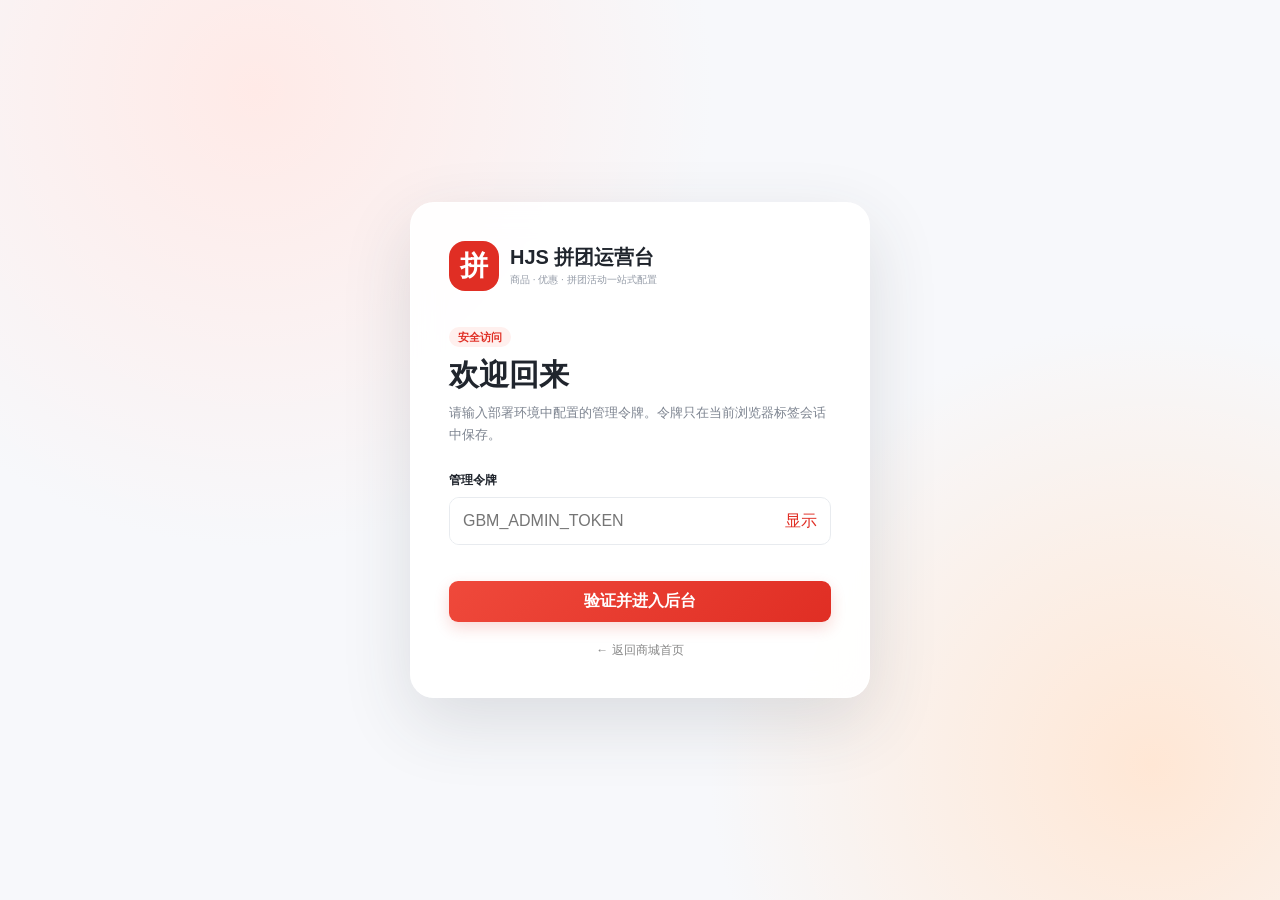
==== docs/dev-ops/nginx/html/admin/index.html @ d54d19f7 "feat: 拼团商城前端、运营后台与店铺订单查询功能 核心功能： - 运营后台：Admin 商品配置管理、图片上传、Token 鉴权过滤器 - 商城前端：商品详情页、我的订单页、运营后台管理页，重构首" ====
<!DOCTYPE html>
<html lang="zh-CN">
<head>
    <meta charset="UTF-8">
    <meta name="viewport" content="width=device-width, initial-scale=1">
    <title>HJS 拼团 · 运营后台</title>
    <link rel="icon" href="../images/placeholder-product.svg" type="image/svg+xml">
    <link rel="stylesheet" href="css/admin.css">
</head>
<body class="admin-page">
<aside class="sidebar">
    <div class="admin-brand">
        <span>拼</span>
        <div><strong>HJS 拼团</strong><small>运营管理中心</small></div>
    </div>
    <nav>
        <a class="active" href="#products"><i>▦</i>商品与活动</a>
        <a href="../index.html"><i>⌂</i>查看商城</a>
    </nav>
    <div class="sidebar-tip">
        <strong>配置发布提示</strong>
        <p>先保存草稿并完成优惠试算，确认无误后再发布上线。</p>
    </div>
    <button id="logoutButton" class="logout" type="button">退出后台</button>
</aside>

<main class="admin-main">
    <header class="admin-header">
        <div>
            <small>运营中心 / 商品配置</small>
            <h1>商品与拼团活动</h1>
        </div>
        <button id="newProductButton" class="primary" type="button">＋ 新建商品</button>
    </header>

    <section class="dashboard-cards">
        <div><span class="metric-icon red">商</span><p>商品总数<small>当前后台配置</small></p><strong id="totalMetric">--</strong></div>
        <div><span class="metric-icon green">上</span><p>已上架<small>商城正在展示</small></p><strong id="onlineMetric">--</strong></div>
        <div><span class="metric-icon amber">稿</span><p>待发布<small>活动草稿</small></p><strong id="draftMetric">--</strong></div>
        <div><span class="metric-icon blue">团</span><p>活动商品<small>已配置拼团规则</small></p><strong id="activityMetric">--</strong></div>
    </section>

    <section id="products" class="panel">
        <div class="panel-toolbar">
            <div class="filter-row">
                <input id="keywordFilter" type="search" placeholder="搜索商品ID或名称">
                <select id="statusFilter">
                    <option value="">全部状态</option>
                    <option value="0">草稿</option>
                    <option value="1">已上架</option>
                    <option value="2">已下架</option>
                </select>
                <button id="searchButton" type="button">查询</button>
            </div>
            <button id="refreshAdminButton" class="ghost" type="button">↻ 刷新</button>
        </div>
        <div class="table-wrap">
            <table>
                <thead><tr><th>商品</th><th>原价 / 拼团价</th><th>活动规则</th><th>商品状态</th><th>活动状态</th><th>版本</th><th>操作</th></tr></thead>
                <tbody id="productTableBody"><tr><td colspan="7" class="loading-cell">正在加载配置...</td></tr></tbody>
            </table>
        </div>
        <div class="pagination">
            <span id="pageSummary">第 1 页</span>
            <div><button id="prevPage" type="button">上一页</button><button id="nextPage" type="button">下一页</button></div>
        </div>
    </section>
</main>

<div id="drawerBackdrop" class="drawer-backdrop"></div>
<aside id="configDrawer" class="config-drawer" aria-hidden="true">
    <header>
        <div><small id="drawerKicker">新建配置</small><h2 id="drawerTitle">商品与活动配置</h2></div>
        <button id="closeDrawer" type="button">×</button>
    </header>
    <form id="configForm">
        <input id="version" name="version" type="hidden" value="0">

        <section class="form-section">
            <div class="section-title"><span>1</span><div><h3>商品资料</h3><p>商城列表和详情页展示的基础内容</p></div></div>
            <div class="form-grid two">
                <label>商品ID<input name="goodsId" maxlength="16" placeholder="例如 9890009" required></label>
                <label>商品分类
                    <select name="category">
                        <option>生鲜水果</option><option>家清纸品</option><option>食品零食</option>
                        <option>数码电器</option><option>家居生活</option><option>宠物用品</option>
                        <option>学习办公</option><option>百货</option>
                    </select>
                </label>
            </div>
            <label>商品名称<input name="goodsName" maxlength="128" placeholder="填写清晰完整的商品标题" required></label>
            <label>商品卖点<textarea name="subtitle" maxlength="256" rows="2" placeholder="一句话描述规格、产地或核心卖点"></textarea></label>
            <div class="form-grid three">
                <label>商品原价<input name="originalPrice" type="number" min="0.01" step="0.01" required></label>
                <label>展示销量<input name="salesCount" type="number" min="0" step="1" value="0"></label>
                <label>好评率 %<input name="favorableRate" type="number" min="0" max="100" step="0.01" value="99"></label>
            </div>
            <div class="form-grid two">
                <label>排序权重<input name="sortOrder" type="number" step="1" value="0"></label>
                <label>服务标签<input name="serviceTagsText" placeholder="全场包邮,正品保障,7天无理由"></label>
            </div>
            <label>商品主图 URL
                <div class="image-input-row">
                    <input name="mainImage" placeholder="images/products/xxx.png 或 https://..." required>
                    <label class="upload-button">上传图片<input id="imageUpload" type="file" accept=".jpg,.jpeg,.png,.webp,image/*"></label>
                </div>
            </label>
            <div class="image-preview-row">
                <img id="imagePreview" alt="商品主图预览">
                <p>支持 JPG、PNG、WebP，单张不超过 5MB；也可直接填写图片 URL。</p>
            </div>
            <label>轮播图 URL（每行一个）<textarea name="galleryImagesText" rows="3" placeholder="images/products/example.png"></textarea></label>
        </section>

        <section class="form-section">
            <div class="section-title"><span>2</span><div><h3>优惠策略</h3><p>服务端将使用同一策略完成发布前试算和真实成交试算</p></div></div>
            <div class="form-grid two">
                <label>优惠名称<input name="discountName" placeholder="例如：双人尝鲜价" required></label>
                <label>优惠类型<select name="discountType"><option value="0">基础优惠</option><option value="1">人群优惠</option></select></label>
            </div>
            <label>优惠说明<input name="discountDesc" placeholder="用于后台辨识优惠方案"></label>
            <div class="form-grid two">
                <label>优惠策略
                    <select id="marketPlan" name="marketPlan">
                        <option value="ZJ">直减</option><option value="MJ">满减</option>
                        <option value="N">N元购</option><option value="ZK">折扣</option>
                    </select>
                </label>
                <label>优惠表达式<input id="marketExpr" name="marketExpr" placeholder="例如 20" required><small id="exprHint">填写直减金额，例如 20</small></label>
            </div>
            <div id="trialCard" class="trial-card">
                <div><small>原价</small><strong id="trialOriginal">¥--</strong></div>
                <span>−</span><div><small>优惠</small><strong id="trialDeduction">¥--</strong></div>
                <span>=</span><div class="result"><small>预计拼团价</small><strong id="trialPay">¥--</strong></div>
                <p id="trialExplanation">填写价格和优惠表达式后点击试算</p>
            </div>
            <button id="trialButton" class="secondary" type="button">立即试算优惠</button>
        </section>

        <section class="form-section">
            <div class="section-title"><span>3</span><div><h3>拼团活动</h3><p>定义成团人数、队伍有效时间和活动周期</p></div></div>
            <label>活动名称<input name="activityName" placeholder="例如：草莓双人尝鲜团" required></label>
            <div class="form-grid three">
                <label>成团人数<input name="target" type="number" min="2" value="2" required></label>
                <label>每人参与次数<input name="takeLimitCount" type="number" min="1" value="3" required></label>
                <label>队伍有效分钟<input name="validTime" type="number" min="1" value="30" required></label>
            </div>
            <div class="form-grid two">
                <label>活动开始<input name="startTime" type="datetime-local" required></label>
                <label>活动结束<input name="endTime" type="datetime-local" required></label>
            </div>
            <div class="form-grid two">
                <label>来源 source<input name="source" maxlength="8" value="s01" required></label>
                <label>渠道 channel<input name="channel" maxlength="8" value="c01" required></label>
            </div>
        </section>

        <div class="drawer-actions">
            <button id="cancelEdit" type="button">取消</button>
            <button id="saveDraftButton" class="primary" type="submit">保存为草稿</button>
        </div>
    </form>
</aside>

<div id="confirmModal" class="confirm-modal">
    <div>
        <span class="confirm-icon">!</span>
        <h3 id="confirmTitle">确认操作</h3>
        <p id="confirmMessage"></p>
        <div><button id="confirmCancel" type="button">取消</button><button id="confirmOk" class="primary" type="button">确认</button></div>
    </div>
</div>

<div id="toast" class="admin-toast"></div>
<script src="../js/store-api.js"></script>
<script src="js/admin.js"></script>
</body>
</html>
---- docs/dev-ops/nginx/html/admin/css/admin.css ----
:root { --brand:#e02e24; --brand-dark:#bd2119; --ink:#20252d; --muted:#7d8490; --line:#e8ebef; --bg:#f5f7fa; --green:#20a66a; --amber:#e79a21; --blue:#4285db; }
* { box-sizing:border-box; }
body { margin:0; color:var(--ink); background:var(--bg); font-family:-apple-system,BlinkMacSystemFont,"Segoe UI","PingFang SC","Microsoft YaHei",sans-serif; }
button,input,select,textarea { font:inherit; }
button { cursor:pointer; }
.primary { padding:10px 18px; color:white; border:0; border-radius:9px; background:linear-gradient(135deg,#ef493b,var(--brand)); box-shadow:0 6px 15px rgba(224,46,36,.18); font-weight:700; }
.primary:disabled { opacity:.6; cursor:not-allowed; }
.wide { width:100%; }
.admin-brand { display:flex; align-items:center; gap:11px; }
.admin-brand > span { display:grid; width:40px; height:40px; place-items:center; color:white; border-radius:13px; background:var(--brand); font-size:22px; font-weight:900; }
.admin-brand strong,.admin-brand small { display:block; }
.admin-brand strong { font-size:17px; }
.admin-brand small { margin-top:2px; color:#949ba7; font-size:10px; }

.admin-login-page { min-height:100vh; display:grid; place-items:center; padding:24px; background:radial-gradient(circle at 20% 10%,#ffeae7,transparent 35%),radial-gradient(circle at 90% 85%,#ffe7d5,transparent 32%),#f7f8fb; }
.admin-login-card { width:min(460px,100%); padding:38px; border:1px solid rgba(255,255,255,.7); border-radius:24px; background:rgba(255,255,255,.92); box-shadow:0 24px 70px rgba(50,55,65,.14); backdrop-filter:blur(15px); }
.admin-brand.large > span { width:50px; height:50px; border-radius:16px; font-size:28px; }
.admin-brand.large strong { font-size:20px; }
.login-intro { margin:36px 0 26px; }
.login-intro > span { padding:4px 9px; color:var(--brand); border-radius:12px; background:#fff0ee; font-size:11px; font-weight:700; }
.login-intro h1 { margin:10px 0 6px; font-size:30px; }
.login-intro p { margin:0; color:var(--muted); font-size:13px; line-height:1.7; }
.admin-login-card label { display:block; margin-bottom:8px; font-size:12px; font-weight:700; }
.token-input { display:flex; height:48px; overflow:hidden; border:1px solid var(--line); border-radius:10px; background:white; }
.token-input:focus-within { border-color:#ef8f87; box-shadow:0 0 0 3px #fff0ef; }
.token-input input { flex:1; min-width:0; padding:0 13px; border:0; outline:0; }
.token-input button { padding:0 13px; color:var(--brand); border:0; background:transparent; }
.form-error { min-height:20px; margin:8px 0; color:var(--brand); font-size:11px; }
.back-store { display:block; margin-top:20px; color:#888; text-align:center; text-decoration:none; font-size:12px; }

.sidebar { position:fixed; inset:0 auto 0 0; z-index:20; display:flex; width:236px; padding:24px 18px; flex-direction:column; border-right:1px solid var(--line); background:white; }
.sidebar nav { display:grid; gap:7px; margin-top:34px; }
.sidebar nav a { display:flex; gap:11px; padding:12px 13px; color:#707783; align-items:center; border-radius:10px; text-decoration:none; font-size:13px; }
.sidebar nav a.active { color:var(--brand); background:#fff0ee; font-weight:800; }
.sidebar nav i { width:22px; font-size:18px; font-style:normal; text-align:center; }
.sidebar-tip { margin-top:auto; padding:14px; border-radius:12px; background:#fff6ef; }
.sidebar-tip strong { font-size:12px; }
.sidebar-tip p { margin:6px 0 0; color:#9a785e; font-size:10px; line-height:1.6; }
.logout { margin-top:13px; padding:10px; color:#888; border:1px solid var(--line); border-radius:9px; background:white; }
.admin-main { min-height:100vh; margin-left:236px; padding:28px 32px 60px; }
.admin-header { display:flex; align-items:center; justify-content:space-between; margin-bottom:24px; }
.admin-header small { color:#9ba1aa; }
.admin-header h1 { margin:6px 0 0; font-size:27px; }
.dashboard-cards { display:grid; grid-template-columns:repeat(4,1fr); gap:15px; margin-bottom:20px; }
.dashboard-cards > div { display:grid; grid-template-columns:46px 1fr auto; gap:11px; padding:18px; align-items:center; border:1px solid #edf0f3; border-radius:14px; background:white; box-shadow:0 7px 22px rgba(50,60,70,.035); }
.metric-icon { display:grid; width:44px; height:44px; place-items:center; color:white; border-radius:13px; font-weight:900; }
.metric-icon.red{background:#ed554a}.metric-icon.green{background:var(--green)}.metric-icon.amber{background:var(--amber)}.metric-icon.blue{background:var(--blue)}
.dashboard-cards p { margin:0; font-size:12px; font-weight:700; }
.dashboard-cards p small { display:block; margin-top:4px; color:#a3a8b0; font-size:9px; font-weight:400; }
.dashboard-cards > div > strong { font-size:27px; }
.panel { border:1px solid #edf0f3; border-radius:15px; background:white; box-shadow:0 8px 26px rgba(40,50,60,.04); overflow:hidden; }
.panel-toolbar { display:flex; padding:17px 18px; align-items:center; justify-content:space-between; border-bottom:1px solid var(--line); }
.filter-row { display:flex; gap:9px; }
.filter-row input,.filter-row select { height:38px; padding:0 11px; border:1px solid var(--line); border-radius:8px; outline:0; background:white; }
.filter-row input { width:240px; }
.filter-row button,.ghost { padding:0 15px; border:1px solid var(--line); border-radius:8px; background:#f9fafb; }
.ghost { height:38px; color:#6f7680; }
.table-wrap { overflow:auto; }
table { width:100%; border-collapse:collapse; white-space:nowrap; }
th,td { padding:14px 16px; text-align:left; border-bottom:1px solid #f0f1f3; font-size:12px; }
th { color:#8f96a0; background:#fafbfc; font-size:10px; letter-spacing:.3px; }
.table-product { display:flex; min-width:240px; gap:11px; align-items:center; }
.table-product img { width:48px; height:48px; object-fit:cover; border-radius:9px; background:#f3f3f3; }
.table-product strong,.table-product small { display:block; max-width:220px; overflow:hidden; text-overflow:ellipsis; }
.table-product strong { font-size:12px; }
.table-product small { margin-top:5px; color:#999; font-size:9px; }
.price-stack del,.price-stack strong,.rule-cell strong,.rule-cell small { display:block; }
.price-stack del { color:#aaa; font-size:9px; }
.price-stack strong { margin-top:3px; color:var(--brand); font-size:15px; }
.rule-cell small { margin-top:4px; color:#999; font-size:9px; }
.status-badge { display:inline-block; padding:4px 8px; border-radius:12px; font-size:9px; }
.status-badge.online { color:#168a57; background:#e7f8f0; }
.status-badge.draft { color:#b87918; background:#fff4dd; }
.status-badge.offline,.status-badge.abandoned { color:#777; background:#eff1f3; }
.row-actions { display:flex; gap:5px; }
.row-actions button { padding:5px 8px; color:#5d6570; border:1px solid var(--line); border-radius:6px; background:white; font-size:9px; }
.row-actions button.publish { color:#168a57; border-color:#bde7d3; }
.row-actions button.danger { color:var(--brand); border-color:#ffd1cd; }
.loading-cell { height:180px; color:#999; text-align:center; }
.loading-cell.error { color:var(--brand); }
.pagination { display:flex; padding:14px 18px; align-items:center; justify-content:space-between; color:#888; font-size:10px; }
.pagination button { margin-left:5px; padding:6px 10px; border:1px solid var(--line); border-radius:6px; background:white; }
.pagination button:disabled { opacity:.4; }

.drawer-backdrop { position:fixed; inset:0; z-index:40; background:rgba(20,25,30,.42); opacity:0; pointer-events:none; transition:.25s; }
.drawer-backdrop.open { opacity:1; pointer-events:auto; }
.config-drawer { position:fixed; top:0; right:0; bottom:0; z-index:50; width:min(720px,100%); overflow-y:auto; background:#f7f8fa; box-shadow:-18px 0 45px rgba(20,25,30,.2); transform:translateX(102%); transition:.3s ease; }
.config-drawer.open { transform:translateX(0); }
.config-drawer > header { position:sticky; top:0; z-index:2; display:flex; padding:18px 22px; align-items:center; justify-content:space-between; border-bottom:1px solid var(--line); background:rgba(255,255,255,.95); backdrop-filter:blur(10px); }
.config-drawer header small { color:var(--brand); }
.config-drawer header h2 { margin:4px 0 0; font-size:20px; }
.config-drawer header button { width:38px; height:38px; color:#888; border:0; border-radius:50%; background:#f3f4f5; font-size:24px; }
.config-drawer form { padding:18px; }
.form-section { margin-bottom:16px; padding:20px; border:1px solid #eceef1; border-radius:14px; background:white; }
.section-title { display:flex; gap:11px; margin-bottom:18px; align-items:center; }
.section-title > span { display:grid; width:31px; height:31px; place-items:center; color:white; border-radius:10px; background:var(--brand); font-weight:800; }
.section-title h3 { margin:0; font-size:15px; }
.section-title p { margin:3px 0 0; color:#999; font-size:9px; }
.form-section > label,.form-grid label { display:block; margin-bottom:13px; color:#555c65; font-size:11px; font-weight:700; }
.form-section input,.form-section select,.form-section textarea { width:100%; margin-top:6px; padding:10px 11px; color:#333; border:1px solid #dfe3e8; border-radius:8px; outline:0; background:white; resize:vertical; font-weight:400; }
.form-section input:focus,.form-section select:focus,.form-section textarea:focus { border-color:#ed8c84; box-shadow:0 0 0 3px #fff2f1; }
.form-section input[readonly] { color:#888; background:#f4f5f6; }
.form-section label small { display:block; margin-top:5px; color:#aaa; font-size:9px; font-weight:400; }
.form-grid { display:grid; gap:12px; }
.form-grid.two { grid-template-columns:repeat(2,1fr); }
.form-grid.three { grid-template-columns:repeat(3,1fr); }
.image-input-row { display:flex; gap:8px; }
.image-input-row > input { flex:1; }
.upload-button { flex:0 0 90px; display:grid!important; margin-top:6px!important; margin-bottom:0!important; place-items:center; color:var(--brand)!important; border:1px solid #ffd1cd; border-radius:8px; background:#fff5f4; cursor:pointer; }
.upload-button input { display:none; }
.image-preview-row { display:flex; gap:12px; margin:-4px 0 13px; align-items:center; }
.image-preview-row img { display:none; width:84px; height:84px; object-fit:cover; border-radius:10px; border:1px solid var(--line); }
.image-preview-row img.visible { display:block; }
.image-preview-row p { margin:0; color:#999; font-size:9px; line-height:1.6; }
.trial-card { display:grid; grid-template-columns:1fr auto 1fr auto 1.3fr; gap:9px; margin:6px 0 12px; padding:14px; align-items:center; border:1px dashed #e3e5e8; border-radius:10px; background:#fafbfc; text-align:center; }
.trial-card div small,.trial-card div strong { display:block; }
.trial-card small { color:#999; font-size:8px; }
.trial-card strong { margin-top:3px; font-size:17px; }
.trial-card > span { color:#aaa; }
.trial-card .result strong { color:var(--brand); }
.trial-card p { grid-column:1/-1; margin:4px 0 0; color:#999; font-size:9px; }
.trial-card.valid { border-color:#f1ada6; background:#fff7f6; }
.secondary { padding:8px 14px; color:var(--brand); border:1px solid #f1aaa3; border-radius:8px; background:white; }
.drawer-actions { position:sticky; bottom:-18px; display:flex; gap:9px; margin:0 -18px -18px; padding:14px 18px; justify-content:flex-end; border-top:1px solid var(--line); background:rgba(255,255,255,.97); }
.drawer-actions > button { padding:10px 22px; border:1px solid var(--line); border-radius:9px; background:white; }
.drawer-actions > button.primary { border:0; background:var(--brand); }
.confirm-modal { position:fixed; inset:0; z-index:80; display:none; place-items:center; padding:20px; background:rgba(20,25,30,.45); }
.confirm-modal.open { display:grid; }
.confirm-modal > div { width:min(380px,100%); padding:26px; text-align:center; border-radius:16px; background:white; box-shadow:0 18px 60px rgba(0,0,0,.2); }
.confirm-icon { display:grid; width:48px; height:48px; margin:auto; place-items:center; color:var(--brand); border-radius:50%; background:#fff0ee; font-size:22px; font-weight:900; }
.confirm-modal h3 { margin:13px 0 6px; }
.confirm-modal p { margin:0 0 20px; color:#888; font-size:11px; line-height:1.7; }
.confirm-modal > div > div { display:grid; grid-template-columns:1fr 1fr; gap:8px; }
.confirm-modal button { padding:9px; border:1px solid var(--line); border-radius:8px; background:white; }
.confirm-modal button.primary { color:white; border:0; background:var(--brand); }
.admin-toast { position:fixed; left:50%; bottom:30px; z-index:100; padding:10px 18px; color:white; border-radius:20px; background:#30343a; opacity:0; pointer-events:none; transform:translate(-50%,15px); transition:.25s; font-size:11px; }
.admin-toast.show { opacity:1; transform:translate(-50%,0); }
.admin-toast.success { background:#19885a; }.admin-toast.error { background:var(--brand); }

@media (max-width:1000px) {
    .dashboard-cards { grid-template-columns:repeat(2,1fr); }
    .sidebar { width:190px; }
    .admin-main { margin-left:190px; padding:22px 18px; }
}
@media (max-width:720px) {
    .sidebar { position:static; width:100%; height:auto; padding:14px 16px; flex-direction:row; align-items:center; }
    .sidebar nav { display:flex; margin:0 0 0 auto; }
    .sidebar nav a { padding:8px; }
    .sidebar-tip,.logout,.sidebar nav a:nth-child(2) { display:none; }
    .admin-main { margin:0; padding:18px 10px 50px; }
    .admin-header h1 { font-size:21px; }
    .dashboard-cards { gap:7px; }
    .dashboard-cards > div { grid-template-columns:38px 1fr; padding:12px; }
    .dashboard-cards > div > strong { grid-column:2; font-size:21px; }
    .metric-icon { width:36px; height:36px; }
    .panel-toolbar { display:block; }
    .filter-row { display:grid; grid-template-columns:1fr 110px 60px; }
    .filter-row input { width:auto; min-width:0; }
    .ghost { display:none; }
    .form-grid.three { grid-template-columns:1fr; gap:0; }
}
@media (max-width:520px) {
    .admin-login-card { padding:28px 22px; }
    .dashboard-cards { grid-template-columns:1fr 1fr; }
    .form-grid.two { grid-template-columns:1fr; gap:0; }
    .trial-card { grid-template-columns:1fr auto 1fr; }
    .trial-card .result { grid-column:1/-1; }
}
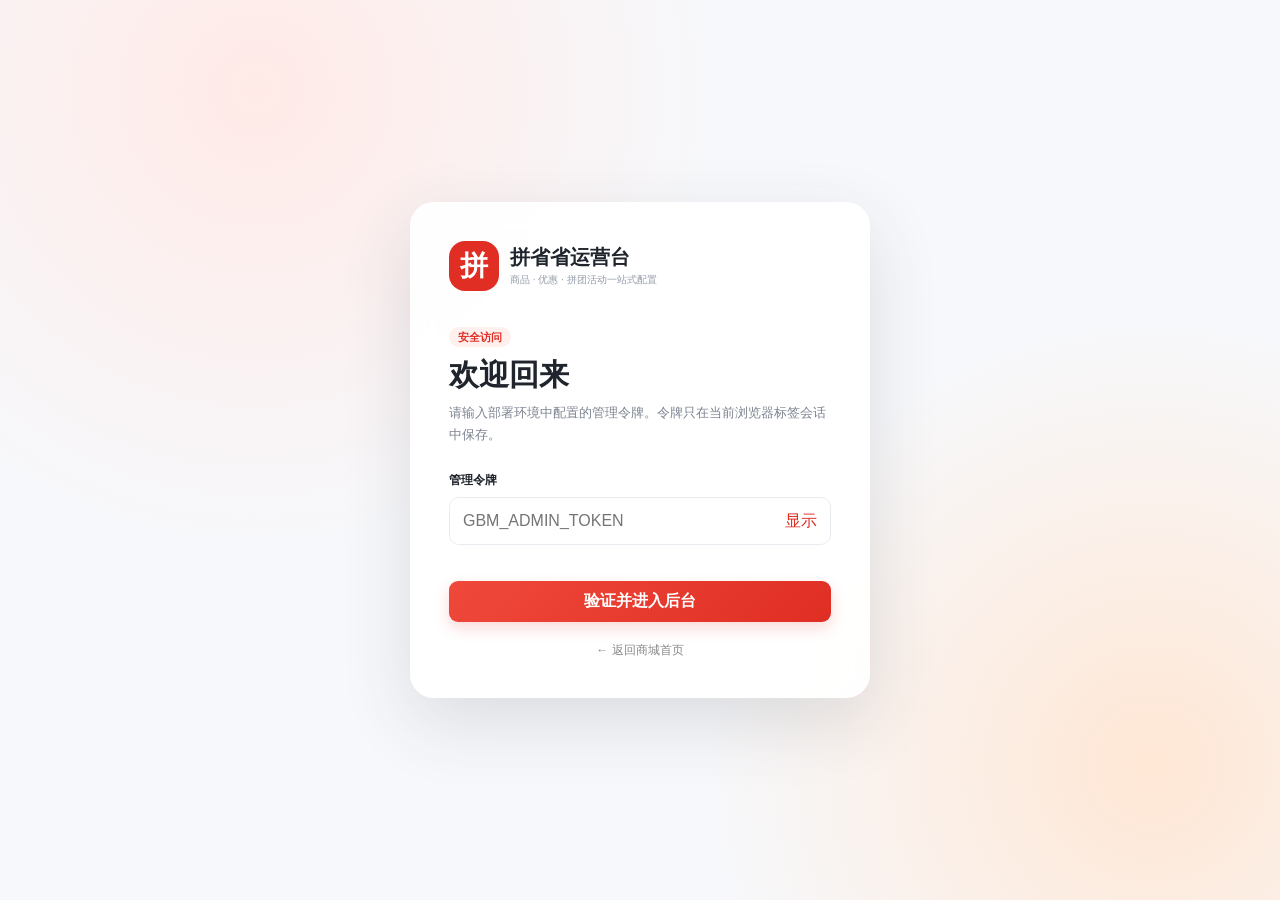
==== commit 3be0040b: "style: 前端品牌名称统一改为「拼省省」 - 首页、登录页、商品详情页、订单页、后台管理页标题及品牌标识统一更新 - product-detail.js 品牌文字同步" ====
--- a/docs/dev-ops/nginx/html/admin/index.html
+++ b/docs/dev-ops/nginx/html/admin/index.html
@@ -3,7 +3,7 @@
 <head>
     <meta charset="UTF-8">
     <meta name="viewport" content="width=device-width, initial-scale=1">
-    <title>HJS 拼团 · 运营后台</title>
+    <title>拼省省 · 运营后台</title>
     <link rel="icon" href="../images/placeholder-product.svg" type="image/svg+xml">
     <link rel="stylesheet" href="css/admin.css">
 </head>
@@ -11,7 +11,7 @@
 <aside class="sidebar">
     <div class="admin-brand">
         <span>拼</span>
-        <div><strong>HJS 拼团</strong><small>运营管理中心</small></div>
+        <div><strong>拼省省</strong><small>运营管理中心</small></div>
     </div>
     <nav>
         <a class="active" href="#products"><i>▦</i>商品与活动</a>
